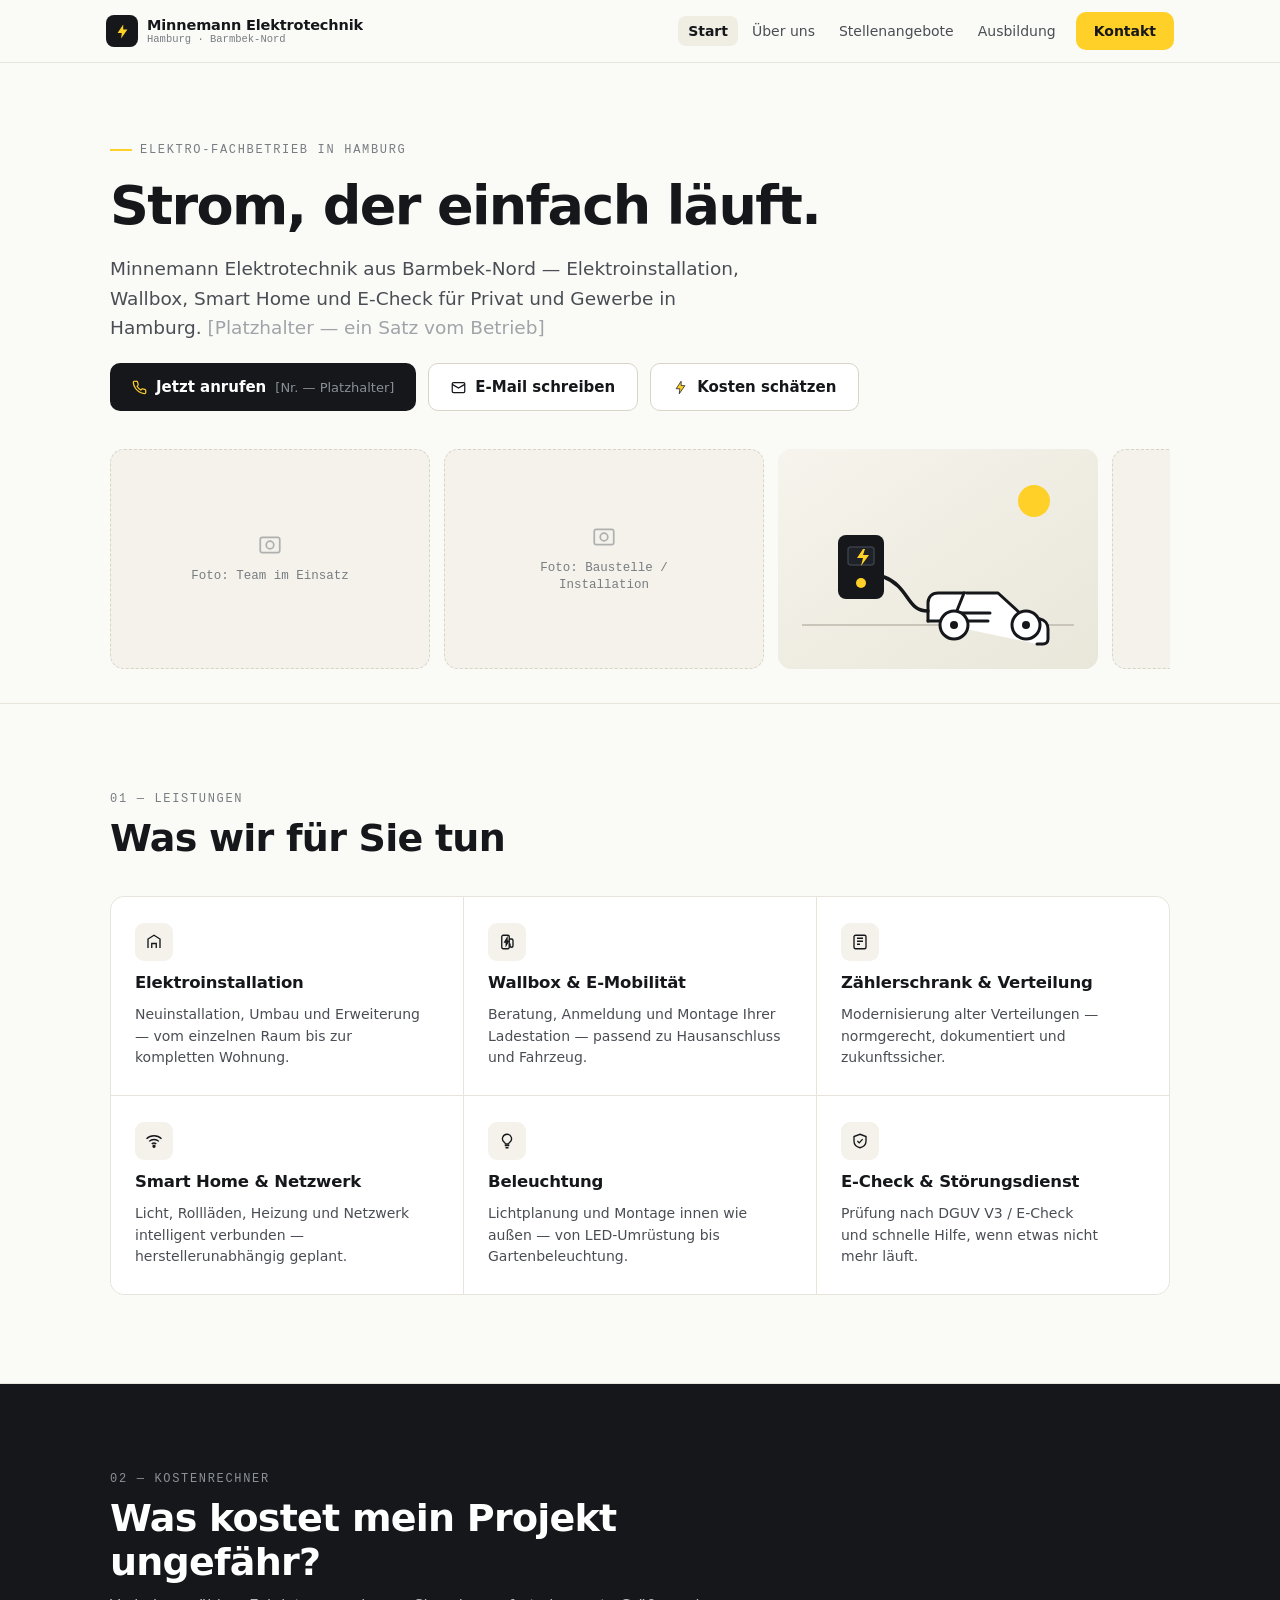
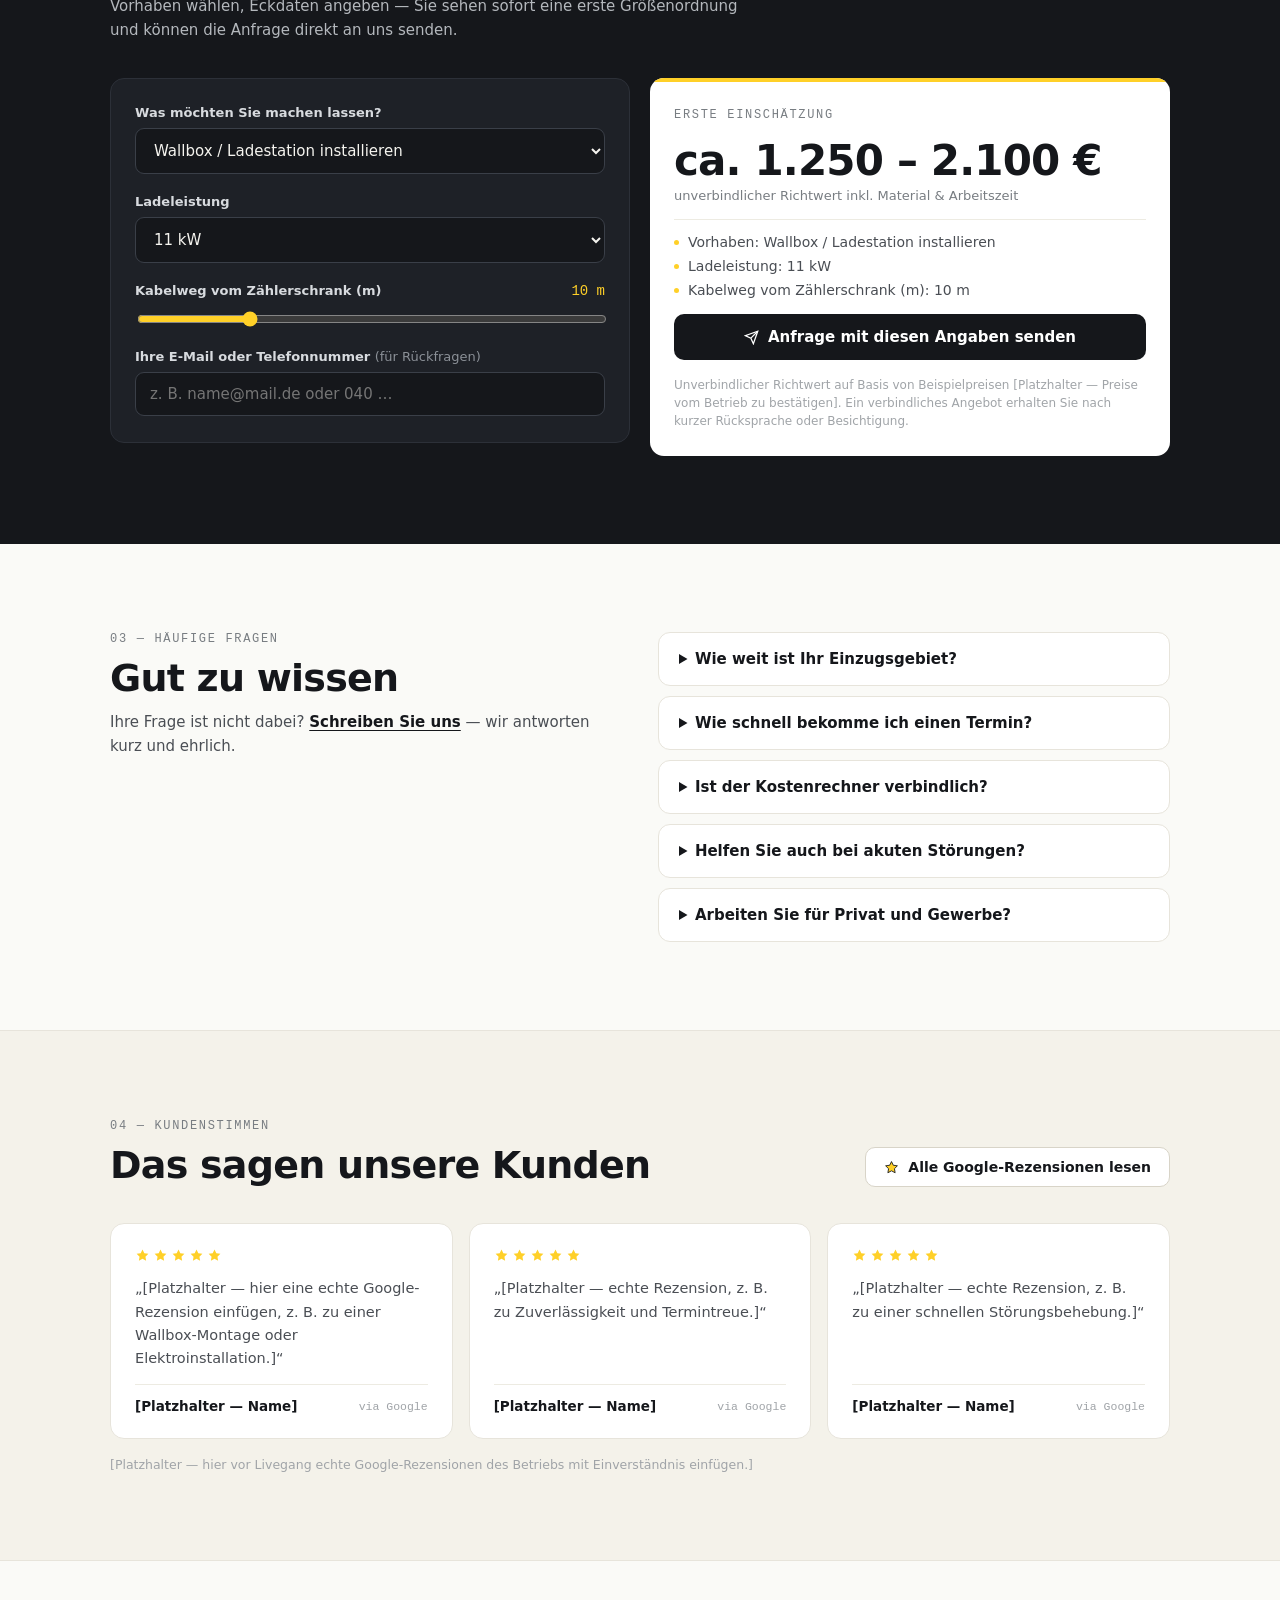
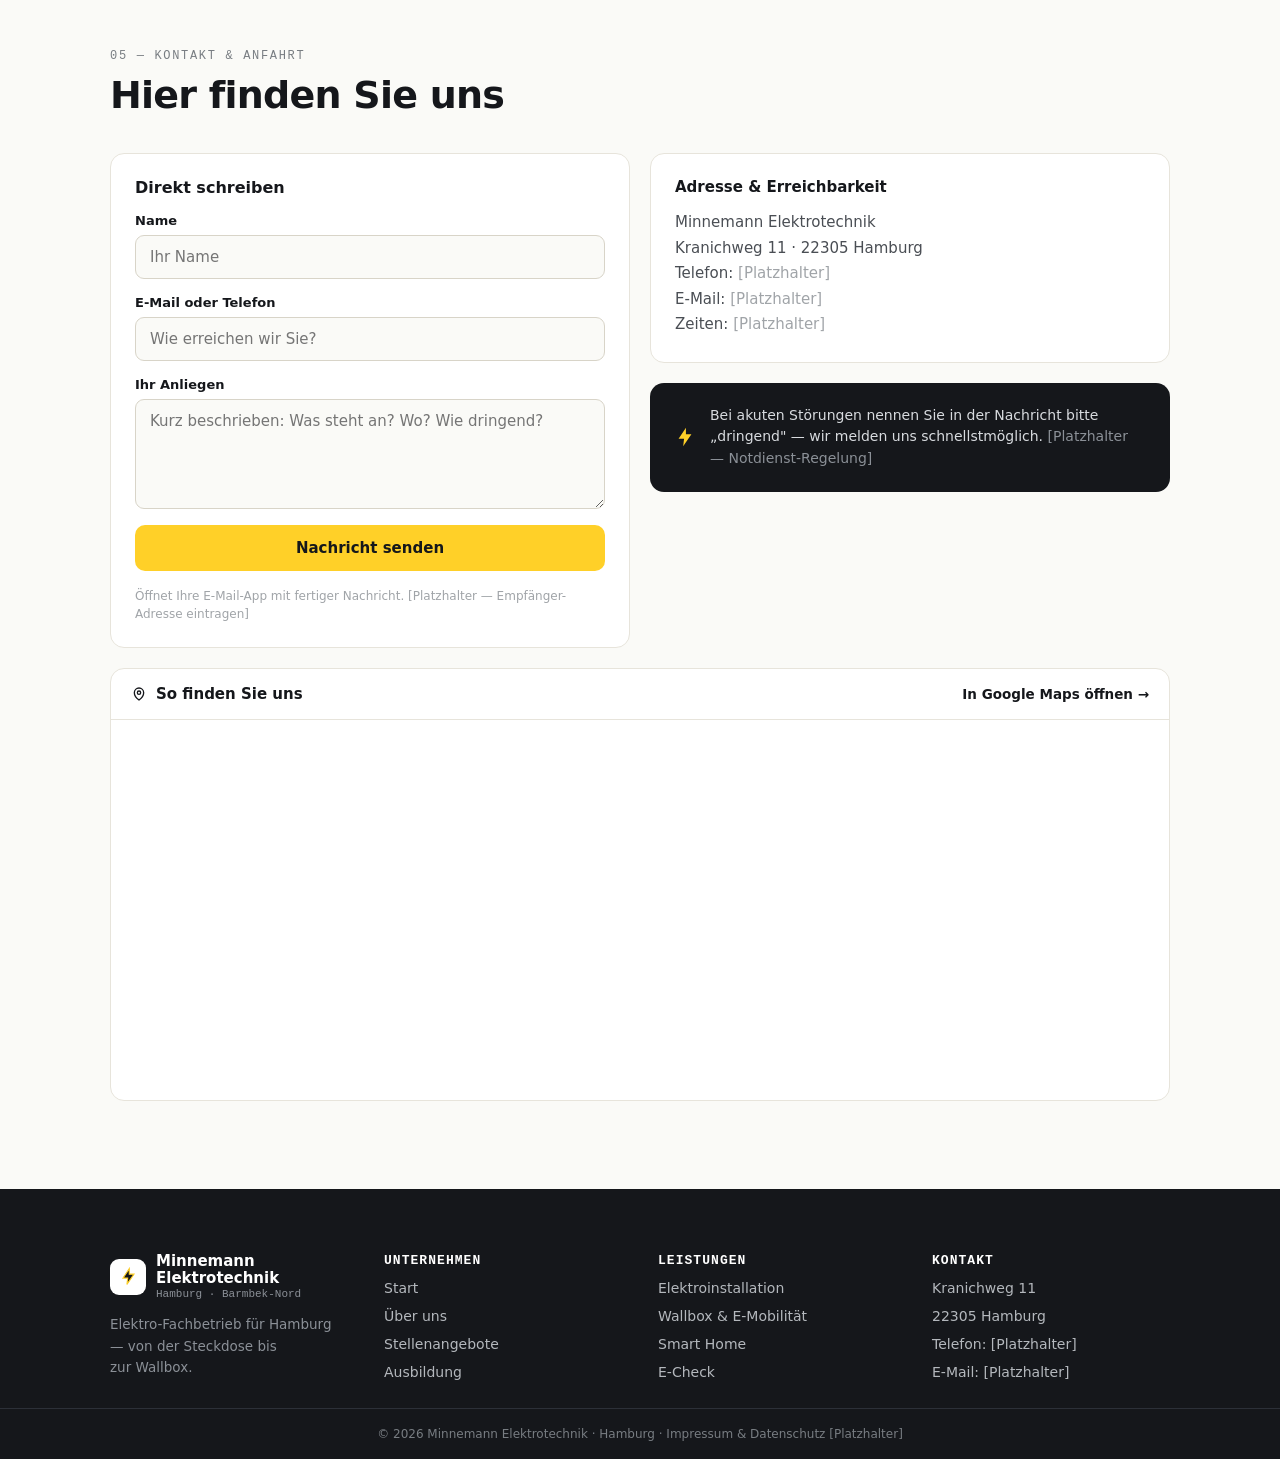
==== prototypes/minnemann-elektrotechnik/index.html @ d8790162 "feat(prototyp): lokaler One-Pager-Ordner + Index (Minnemann) - prototypes/<slug>/index.html Konventi" ====
<!DOCTYPE html>
<html lang="de">
<head>
<meta charset="utf-8">
<meta name="viewport" content="width=device-width, initial-scale=1">
<title>Minnemann Elektrotechnik — Elektro-Fachbetrieb in Hamburg</title>
<meta name="description" content="Minnemann Elektrotechnik aus Barmbek-Nord — Elektroinstallation, Wallbox, Smart Home und E-Check für Privat und Gewerbe in Hamburg.">
<style>
  :root{
    --bg:#FAFAF7; --ink:#15171B; --ink-2:#4A4E54; --muted:#787D82; --faint:#A0A4A8;
    --accent:#FFD028; --hair:#E7E4DB; --hair-2:#D8D4C8; --panel:#F4F2EA; --dark:#15171B;
    --mono:ui-monospace,Menlo,monospace;
  }
  *{box-sizing:border-box}
  html{scroll-behavior:smooth}
  body{margin:0;background:var(--bg);color:var(--ink);
    font-family:system-ui,-apple-system,"Segoe UI",Roboto,sans-serif;-webkit-font-smoothing:antialiased;overflow-x:hidden}
  a{color:var(--ink);text-decoration:none}
  a.plain:hover{color:#946F00}
  input,select,textarea,button{font-family:inherit}
  input:focus,select:focus,textarea:focus{outline:2px solid var(--ink);outline-offset:1px}
  img{max-width:100%}
  .app{max-width:100vw;overflow-x:clip;display:flex;flex-direction:column;min-height:100vh}
  .wrap{max-width:1100px;margin:0 auto;padding:0 20px}
  .sec{padding:clamp(48px,7vw,88px) 20px}
  .eyebrow{font-family:var(--mono);font-size:12px;letter-spacing:.14em;text-transform:uppercase;color:var(--muted);display:flex;align-items:center;gap:8px}
  .eyebrow .bar{width:22px;height:2px;background:var(--accent);display:inline-block}
  h1{margin:0;font-size:clamp(32px,5.5vw,54px);line-height:1.06;letter-spacing:-.03em;font-weight:700;text-wrap:balance}
  h2{margin:0;font-size:clamp(26px,4vw,38px);letter-spacing:-.02em;font-weight:700}
  .lead{margin:0;font-size:clamp(16px,2vw,18.5px);line-height:1.6;color:var(--ink-2);max-width:56ch;text-wrap:pretty}
  .ph{font-style:normal;color:var(--faint)}

  /* Header */
  header{position:sticky;top:0;z-index:50;background:rgba(250,250,247,.92);backdrop-filter:blur(8px);border-bottom:1px solid var(--hair)}
  .headbar{max-width:1100px;margin:0 auto;padding:12px 16px;display:flex;flex-wrap:wrap;align-items:center;justify-content:space-between;gap:10px 12px}
  .brand{display:flex;align-items:center;gap:9px;min-width:0;flex:1 1 auto}
  .brand .logo{width:32px;height:32px;flex:none;border-radius:8px;background:var(--dark);display:grid;place-items:center}
  .brand strong{font-size:14.5px;letter-spacing:-.01em;overflow:hidden;text-overflow:ellipsis}
  .brand .sub{font-size:10.5px;color:var(--muted);font-family:var(--mono)}
  nav.mainnav{display:flex;flex-wrap:wrap;align-items:center;gap:6px 4px;font-size:14px;min-width:0}
  .navlink{color:var(--ink-2);font-weight:400;padding:7px 10px;border-radius:8px;background:transparent;white-space:nowrap}
  .navlink:hover{color:var(--ink)}
  .navlink.is-active{color:var(--ink);font-weight:600;background:#F0EDE3}

  /* Buttons */
  .btn{display:inline-flex;align-items:center;gap:9px;font-weight:600;font-size:15px;padding:14px 22px;border-radius:10px;cursor:pointer;border:none;white-space:nowrap;text-align:center;justify-content:center}
  .btn.sm{font-size:14px;padding:11px 18px}
  .btn-dark{background:var(--dark);color:#fff}
  .btn-dark:hover{background:#2A2E35;color:#fff}
  .btn-outline{border:1.5px solid var(--hair-2);background:#fff;color:var(--ink)}
  .btn-outline:hover{border-color:var(--ink)}
  .btn-outline-fill{background:none;border:1.5px solid var(--hair-2);color:var(--ink);font-size:14px;padding:10px 16px}
  .btn-outline-fill:hover{border-color:var(--ink);background:var(--ink);color:#fff}
  .btn-accent{background:var(--accent);color:var(--ink)}
  .btn-accent:hover{background:var(--dark);color:#fff}
  .btn-accent-light{background:var(--accent);color:var(--ink)}
  .btn-accent-light:hover{background:#fff;color:var(--ink)}
  .btn-ghost-dark{border:1.5px solid #3A3F48;color:#F5F4EF;background:none}
  .btn-ghost-dark:hover{border-color:#fff;color:#fff}
  .btn svg{flex:none}

  /* Image placeholders */
  .imgslot{width:100%;height:100%;background:var(--panel);border:1px dashed var(--hair-2);border-radius:14px;
    display:flex;flex-direction:column;align-items:center;justify-content:center;gap:10px;padding:16px;text-align:center;color:var(--muted)}
  .imgslot svg{opacity:.55}
  .imgslot span{font-size:12.5px;font-family:var(--mono);line-height:1.4;max-width:24ch}

  /* Cards / grids */
  .grid-svc{display:grid;grid-template-columns:1fr;gap:1px;background:var(--hair);border:1px solid var(--hair);border-radius:14px;overflow:hidden}
  @media(min-width:560px){.grid-svc{grid-template-columns:1fr 1fr}}
  @media(min-width:900px){.grid-svc{grid-template-columns:1fr 1fr 1fr}}
  .svc-card{background:#fff;padding:26px 24px;display:flex;flex-direction:column;gap:12px}
  .svc-card:hover{background:#FDFCF8}
  .svc-card .ic{width:38px;height:38px;border-radius:9px;background:var(--panel);display:grid;place-items:center;color:var(--ink)}
  .card{background:#fff;border:1px solid var(--hair);border-radius:14px;padding:24px}
  .divider{border-bottom:1px solid var(--hair)}
  .scroll-mt{scroll-margin-top:70px}

  details{background:#fff;border:1px solid var(--hair);border-radius:12px;padding:0 20px}
  details summary{cursor:pointer;font-weight:600;font-size:15px;padding:17px 0;list-style-position:inside}
  details p{margin:0;padding:0 0 18px;font-size:14.5px;line-height:1.6;color:var(--ink-2);text-wrap:pretty}

  .page[hidden]{display:none}
  .reel{display:flex;gap:14px;overflow-x:auto;padding:18px 0 34px;scroll-snap-type:x mandatory;-webkit-overflow-scrolling:touch}
  .reel > div{flex:none;width:min(320px,78vw);height:220px;scroll-snap-align:start}

  /* Footer */
  footer{background:var(--dark);color:#B4B8BD}
  .footgrid{max-width:1100px;margin:0 auto;padding:clamp(40px,6vw,64px) 20px 28px;display:grid;grid-template-columns:repeat(auto-fit,minmax(min(220px,100%),1fr));gap:36px}
  .flink{color:#B4B8BD;font-size:14px}
  .flink:hover{color:#fff}
  .footcol strong.head{color:#fff;font-size:13px;letter-spacing:.08em;text-transform:uppercase;font-family:var(--mono)}
  .footbottom{border-top:1px solid #2C3038;padding:18px 20px;text-align:center;font-size:12px;color:#787D82}

  select.field,input.field,textarea.field{width:100%;border-radius:9px;font-size:15px}
  .field-light{border:1px solid var(--hair-2);background:var(--bg);padding:12px 14px}
  .field-dark{background:var(--dark);color:#F5F4EF;border:1px solid #3A3F48;padding:12px 14px}
</style>
</head>
<body>
<div class="app">

  <!-- ============ HEADER ============ -->
  <header>
    <div class="headbar">
      <a href="#/start" class="brand">
        <span class="logo"><svg width="17" height="17" viewBox="0 0 24 24" fill="none"><path d="M13 2 5 14h6l-1 8 9-13h-6l0-7z" fill="var(--accent)"/></svg></span>
        <span style="display:flex;flex-direction:column;line-height:1.15;min-width:0">
          <strong>Minnemann Elektrotechnik</strong>
          <span class="sub">Hamburg · Barmbek-Nord</span>
        </span>
      </a>
      <nav class="mainnav" id="mainnav">
        <a class="navlink" data-page="start" href="#/start">Start</a>
        <a class="navlink" data-page="ueber" href="#/ueber-uns">Über uns</a>
        <a class="navlink" data-page="jobs" href="#/jobs">Stellenangebote</a>
        <a class="navlink" data-page="azubi" href="#/ausbildung">Ausbildung</a>
        <a class="btn btn-accent sm" id="nav-kontakt" href="#/start" style="margin-left:6px">Kontakt</a>
      </nav>
    </div>
  </header>

  <div style="flex:1">

  <!-- ================= SEITE: START ================= -->
  <section class="page" id="page-start">

    <!-- Hero -->
    <div class="divider">
      <div class="wrap" style="padding-top:clamp(44px,7vw,80px);display:flex;flex-direction:column;gap:20px">
        <span class="eyebrow"><span class="bar"></span>Elektro-Fachbetrieb in Hamburg</span>
        <h1 style="max-width:20ch">Strom, der einfach läuft.</h1>
        <p class="lead">Minnemann Elektrotechnik aus Barmbek-Nord — Elektroinstallation, Wallbox, Smart Home und E-Check für Privat und Gewerbe in Hamburg. <em class="ph">[Platzhalter — ein Satz vom Betrieb]</em></p>
        <div style="display:flex;flex-wrap:wrap;gap:12px">
          <a href="tel:+49PLATZHALTER" class="btn btn-dark">
            <svg width="15" height="15" viewBox="0 0 24 24" fill="none" stroke="var(--accent)" stroke-width="2"><path d="M22 16.9v3a2 2 0 0 1-2.2 2 19.8 19.8 0 0 1-8.6-3.1 19.5 19.5 0 0 1-6-6A19.8 19.8 0 0 1 2.1 4.2 2 2 0 0 1 4.1 2h3a2 2 0 0 1 2 1.7c.1 1 .4 2 .7 2.9a2 2 0 0 1-.4 2.1L8.1 10a16 16 0 0 0 6 6l1.3-1.3a2 2 0 0 1 2.1-.4c.9.3 1.9.6 2.9.7a2 2 0 0 1 1.6 2z"/></svg>
            Jetzt anrufen <span style="font-weight:400;color:#8B9097;font-size:13px">[Nr. — Platzhalter]</span>
          </a>
          <a href="#kontakt" class="btn btn-outline">
            <svg width="15" height="15" viewBox="0 0 24 24" fill="none" stroke="currentColor" stroke-width="2"><rect x="2" y="4" width="20" height="16" rx="2"/><path d="m2 7 10 6L22 7"/></svg>
            E-Mail schreiben
          </a>
          <a href="#rechner" class="btn btn-outline">
            <svg width="15" height="15" viewBox="0 0 24 24" fill="none"><path d="M13 2 5 14h6l-1 8 9-13h-6l0-7z" fill="var(--accent)" stroke="#15171B" stroke-width="1.2"/></svg>
            Kosten schätzen
          </a>
        </div>
        <div class="reel">
          <div><div class="imgslot"><svg width="26" height="26" viewBox="0 0 24 24" fill="none" stroke="currentColor" stroke-width="1.6"><rect x="3" y="5" width="18" height="14" rx="2"/><circle cx="12" cy="12" r="3.5"/></svg><span>Foto: Team im Einsatz</span></div></div>
          <div><div class="imgslot"><svg width="26" height="26" viewBox="0 0 24 24" fill="none" stroke="currentColor" stroke-width="1.6"><rect x="3" y="5" width="18" height="14" rx="2"/><circle cx="12" cy="12" r="3.5"/></svg><span>Foto: Baustelle / Installation</span></div></div>
          <div><div style="width:100%;height:100%;border-radius:14px;overflow:hidden;background:linear-gradient(160deg,#F4F2EA,#EBE8DD)">
            <svg viewBox="0 0 320 220" width="100%" height="100%" preserveAspectRatio="xMidYMid slice" fill="none" xmlns="http://www.w3.org/2000/svg">
              <rect width="320" height="220" fill="url(#g1)"/>
              <defs><linearGradient id="g1" x1="0" y1="0" x2="1" y2="1"><stop offset="0" stop-color="#F6F4EC"/><stop offset="1" stop-color="#E9E6DA"/></linearGradient></defs>
              <line x1="24" y1="176" x2="296" y2="176" stroke="#C9C5B8" stroke-width="2"/>
              <!-- Auto -->
              <g stroke="#15171B" stroke-width="3" stroke-linejoin="round" stroke-linecap="round" fill="#FFFFFF">
                <path d="M150 172v-18c0-6 4-10 10-10h60l24 22 18 4c5 1 8 5 8 10v10c0 3-2 5-5 5h-6"/>
                <path d="M150 172h60"/>
                <path d="M186 144l-8 20h34"/>
              </g>
              <circle cx="176" cy="176" r="14" fill="#FFFFFF" stroke="#15171B" stroke-width="3"/>
              <circle cx="176" cy="176" r="4" fill="#15171B"/>
              <circle cx="248" cy="176" r="14" fill="#FFFFFF" stroke="#15171B" stroke-width="3"/>
              <circle cx="248" cy="176" r="4" fill="#15171B"/>
              <!-- Wallbox -->
              <rect x="60" y="86" width="46" height="64" rx="8" fill="#15171B"/>
              <rect x="70" y="98" width="26" height="18" rx="3" fill="#1E2127" stroke="#3A3F48" stroke-width="1.5"/>
              <path d="M85 100l-6 9h6l-2 8 8-11h-6l2-6z" fill="#FFD028"/>
              <circle cx="83" cy="134" r="5" fill="#FFD028"/>
              <!-- Kabel -->
              <path d="M106 128c26 10 22 34 44 34" stroke="#15171B" stroke-width="3.5" fill="none" stroke-linecap="round"/>
              <!-- Sonne/Akzent -->
              <circle cx="256" cy="52" r="16" fill="#FFD028"/>
            </svg>
          </div></div>
          <div><div class="imgslot"><svg width="26" height="26" viewBox="0 0 24 24" fill="none" stroke="currentColor" stroke-width="1.6"><rect x="3" y="5" width="18" height="14" rx="2"/><circle cx="12" cy="12" r="3.5"/></svg><span>Foto: Zählerschrank</span></div></div>
          <div><div class="imgslot"><svg width="26" height="26" viewBox="0 0 24 24" fill="none" stroke="currentColor" stroke-width="1.6"><rect x="3" y="5" width="18" height="14" rx="2"/><circle cx="12" cy="12" r="3.5"/></svg><span>Foto: Werkstatt / Fahrzeug</span></div></div>
        </div>
      </div>
    </div>

    <!-- Leistungen -->
    <div id="leistungen" class="divider scroll-mt">
      <div class="wrap sec" style="padding-left:20px;padding-right:20px">
        <div style="display:flex;flex-direction:column;gap:10px;margin-bottom:36px">
          <span style="font-family:var(--mono);font-size:12px;letter-spacing:.14em;text-transform:uppercase;color:var(--muted)">01 — Leistungen</span>
          <h2>Was wir für Sie tun</h2>
        </div>
        <div class="grid-svc" id="grid-services"></div>
      </div>
    </div>

    <!-- Kostenrechner -->
    <div id="rechner" class="scroll-mt" style="background:var(--dark);color:#F5F4EF">
      <div class="wrap sec">
        <div style="display:flex;flex-direction:column;gap:10px;margin-bottom:36px;max-width:640px">
          <span style="font-family:var(--mono);font-size:12px;letter-spacing:.14em;text-transform:uppercase;color:#8B9097">02 — Kostenrechner</span>
          <h2 style="color:#fff">Was kostet mein Projekt ungefähr?</h2>
          <p style="margin:0;font-size:15px;line-height:1.6;color:#B4B8BD;text-wrap:pretty">Vorhaben wählen, Eckdaten angeben — Sie sehen sofort eine erste Größenordnung und können die Anfrage direkt an uns senden.</p>
        </div>
        <div style="display:grid;grid-template-columns:repeat(auto-fit,minmax(min(320px,100%),1fr));gap:20px;align-items:start">
          <!-- Eingaben -->
          <div style="background:#1E2127;border:1px solid #2C3038;border-radius:14px;padding:26px 24px;display:flex;flex-direction:column;gap:20px">
            <label style="display:flex;flex-direction:column;gap:8px">
              <span style="font-size:13px;font-weight:600;color:#D8DBDF">Was möchten Sie machen lassen?</span>
              <select id="calc-topic" class="field field-dark"></select>
            </label>
            <label id="calc-opt-wrap" style="display:none;flex-direction:column;gap:8px">
              <span id="calc-opt-label" style="font-size:13px;font-weight:600;color:#D8DBDF"></span>
              <select id="calc-opt" class="field field-dark"></select>
            </label>
            <label style="display:flex;flex-direction:column;gap:10px">
              <span style="display:flex;justify-content:space-between;align-items:baseline;gap:12px">
                <span id="calc-qty-label" style="font-size:13px;font-weight:600;color:#D8DBDF"></span>
                <span id="calc-qty-display" style="font-family:var(--mono);font-size:14px;color:var(--accent)"></span>
              </span>
              <input id="calc-qty" type="range" style="width:100%;accent-color:var(--accent)"/>
            </label>
            <label style="display:flex;flex-direction:column;gap:8px">
              <span style="font-size:13px;font-weight:600;color:#D8DBDF">Ihre E-Mail oder Telefonnummer <span style="font-weight:400;color:#8B9097">(für Rückfragen)</span></span>
              <input id="calc-contact" type="text" class="field field-dark" placeholder="z. B. name@mail.de oder 040 …"/>
            </label>
          </div>
          <!-- Ergebnis -->
          <div style="background:#fff;color:var(--ink);border-radius:14px;padding:26px 24px;display:flex;flex-direction:column;gap:16px;position:relative;overflow:hidden">
            <span style="position:absolute;top:0;left:0;right:0;height:4px;background:var(--accent)"></span>
            <span style="font-family:var(--mono);font-size:12px;letter-spacing:.14em;text-transform:uppercase;color:var(--muted);margin-top:4px">Erste Einschätzung</span>
            <div style="display:flex;flex-direction:column;gap:4px">
              <strong id="calc-estimate" style="font-size:clamp(30px,4.5vw,42px);letter-spacing:-.02em;line-height:1.1"></strong>
              <span style="font-size:13px;color:var(--muted)">unverbindlicher Richtwert inkl. Material &amp; Arbeitszeit</span>
            </div>
            <ul id="calc-summary" style="margin:0;padding:0;list-style:none;display:flex;flex-direction:column;gap:8px;font-size:14px;color:var(--ink-2);border-top:1px solid #EDEBE2;padding-top:14px"></ul>
            <button id="calc-send" class="btn btn-dark" style="justify-content:center">
              <svg width="15" height="15" viewBox="0 0 24 24" fill="none" stroke="currentColor" stroke-width="2"><path d="M22 2 11 13"/><path d="M22 2 15 22l-4-9-9-4 20-7z"/></svg>
              Anfrage mit diesen Angaben senden
            </button>
            <p style="margin:0;font-size:12px;line-height:1.5;color:var(--faint);text-wrap:pretty">Unverbindlicher Richtwert auf Basis von Beispielpreisen <em class="ph" style="color:inherit">[Platzhalter — Preise vom Betrieb zu bestätigen]</em>. Ein verbindliches Angebot erhalten Sie nach kurzer Rücksprache oder Besichtigung.</p>
          </div>
        </div>
      </div>
    </div>

    <!-- FAQ -->
    <div id="faq" class="divider scroll-mt">
      <div class="wrap sec" style="display:grid;grid-template-columns:repeat(auto-fit,minmax(min(300px,100%),1fr));gap:36px;align-items:start">
        <div style="display:flex;flex-direction:column;gap:10px">
          <span style="font-family:var(--mono);font-size:12px;letter-spacing:.14em;text-transform:uppercase;color:var(--muted)">03 — Häufige Fragen</span>
          <h2>Gut zu wissen</h2>
          <p style="margin:0;font-size:15px;line-height:1.6;color:var(--ink-2);text-wrap:pretty">Ihre Frage ist nicht dabei? <a href="#kontakt" class="plain" style="font-weight:600;text-decoration:underline;text-underline-offset:3px">Schreiben Sie uns</a> — wir antworten kurz und ehrlich.</p>
        </div>
        <div id="faq-list" style="display:flex;flex-direction:column;gap:10px"></div>
      </div>
    </div>

    <!-- Bewertungen -->
    <div id="stimmen" class="divider scroll-mt" style="background:var(--panel)">
      <div class="wrap sec">
        <div style="display:flex;flex-wrap:wrap;align-items:flex-end;justify-content:space-between;gap:16px;margin-bottom:36px">
          <div style="display:flex;flex-direction:column;gap:10px">
            <span style="font-family:var(--mono);font-size:12px;letter-spacing:.14em;text-transform:uppercase;color:var(--muted)">04 — Kundenstimmen</span>
            <h2>Das sagen unsere Kunden</h2>
          </div>
          <a href="https://www.google.com/maps/search/?api=1&query=Minnemann+Elektrotechnik+Kranichweg+11%2C+22305+Hamburg" target="_blank" rel="noopener" class="btn btn-outline sm">
            <svg width="15" height="15" viewBox="0 0 24 24" fill="var(--accent)" stroke="#15171B" stroke-width="1.4"><path d="M12 2.5l2.9 5.9 6.5.9-4.7 4.6 1.1 6.5L12 17.3l-5.8 3.1 1.1-6.5L2.6 9.3l6.5-.9L12 2.5z"/></svg>
            Alle Google-Rezensionen lesen
          </a>
        </div>
        <div id="reviews-list" style="display:grid;grid-template-columns:repeat(auto-fit,minmax(min(280px,100%),1fr));gap:16px"></div>
        <p style="margin:18px 0 0;font-size:12.5px;color:var(--faint);text-wrap:pretty">[Platzhalter — hier vor Livegang echte Google-Rezensionen des Betriebs mit Einverständnis einfügen.]</p>
      </div>
    </div>

    <!-- Kontakt -->
    <div id="kontakt" class="scroll-mt">
      <div class="wrap sec">
        <div style="display:flex;flex-direction:column;gap:10px;margin-bottom:36px">
          <span style="font-family:var(--mono);font-size:12px;letter-spacing:.14em;text-transform:uppercase;color:var(--muted)">05 — Kontakt &amp; Anfahrt</span>
          <h2>Hier finden Sie uns</h2>
        </div>
        <div style="display:grid;grid-template-columns:repeat(auto-fit,minmax(min(300px,100%),1fr));gap:20px;align-items:start;margin-bottom:20px">
          <form id="contact-form" class="card" style="display:flex;flex-direction:column;gap:16px">
            <strong style="font-size:16px">Direkt schreiben</strong>
            <label style="display:flex;flex-direction:column;gap:7px">
              <span style="font-size:13px;font-weight:600">Name</span>
              <input id="f-name" type="text" class="field field-light" placeholder="Ihr Name"/>
            </label>
            <label style="display:flex;flex-direction:column;gap:7px">
              <span style="font-size:13px;font-weight:600">E-Mail oder Telefon</span>
              <input id="f-contact" type="text" class="field field-light" placeholder="Wie erreichen wir Sie?"/>
            </label>
            <label style="display:flex;flex-direction:column;gap:7px">
              <span style="font-size:13px;font-weight:600">Ihr Anliegen</span>
              <textarea id="f-msg" rows="4" class="field field-light" placeholder="Kurz beschrieben: Was steht an? Wo? Wie dringend?" style="resize:vertical;min-height:110px"></textarea>
            </label>
            <button type="submit" class="btn btn-accent" style="font-weight:700">Nachricht senden</button>
            <p style="margin:0;font-size:12px;line-height:1.5;color:var(--faint)">Öffnet Ihre E-Mail-App mit fertiger Nachricht. <em class="ph" style="color:inherit">[Platzhalter — Empfänger-Adresse eintragen]</em></p>
          </form>
          <div style="display:flex;flex-direction:column;gap:20px">
            <div class="card" style="display:flex;flex-direction:column;gap:14px">
              <strong style="font-size:15px">Adresse &amp; Erreichbarkeit</strong>
              <p style="margin:0;font-size:15px;line-height:1.7;color:var(--ink-2)">Minnemann Elektrotechnik<br/>Kranichweg 11 · 22305 Hamburg<br/>Telefon: <em class="ph">[Platzhalter]</em><br/>E-Mail: <em class="ph">[Platzhalter]</em><br/>Zeiten: <em class="ph">[Platzhalter]</em></p>
            </div>
            <div style="background:var(--dark);color:#F5F4EF;border-radius:14px;padding:22px 24px;display:flex;gap:14px;align-items:center">
              <svg width="22" height="22" viewBox="0 0 24 24" fill="none" style="flex:none"><path d="M13 2 5 14h6l-1 8 9-13h-6l0-7z" fill="var(--accent)"/></svg>
              <p style="margin:0;font-size:14px;line-height:1.55;color:#D8DBDF">Bei akuten Störungen nennen Sie in der Nachricht bitte „dringend" — wir melden uns schnellstmöglich. <em class="ph" style="color:#8B9097">[Platzhalter — Notdienst-Regelung]</em></p>
            </div>
          </div>
        </div>
        <div style="border:1px solid var(--hair);border-radius:14px;overflow:hidden;background:#fff">
          <div style="display:flex;flex-wrap:wrap;align-items:center;justify-content:space-between;gap:10px;padding:16px 20px;border-bottom:1px solid var(--hair)">
            <strong style="font-size:15px;display:flex;align-items:center;gap:9px">
              <svg width="16" height="16" viewBox="0 0 24 24" fill="none" stroke="currentColor" stroke-width="2"><path d="M12 21s-7-5.1-7-11a7 7 0 1 1 14 0c0 5.9-7 11-7 11z"/><circle cx="12" cy="10" r="2.5"/></svg>
              So finden Sie uns
            </strong>
            <a href="https://www.google.com/maps/search/?api=1&query=Minnemann+Elektrotechnik+Kranichweg+11%2C+22305+Hamburg" target="_blank" rel="noopener" class="plain" style="font-weight:600;font-size:13.5px">In Google Maps öffnen →</a>
          </div>
          <iframe title="Karte: Minnemann Elektrotechnik, Kranichweg 11, 22305 Hamburg" src="https://maps.google.com/maps?q=Minnemann%20Elektrotechnik%2C%20Kranichweg%2011%2C%2022305%20Hamburg&z=15&output=embed" width="100%" height="380" style="border:0;display:block" loading="lazy" referrerpolicy="no-referrer-when-downgrade" allowfullscreen></iframe>
        </div>
      </div>
    </div>
  </section>

  <!-- ================= SEITE: ÜBER UNS ================= -->
  <section class="page" id="page-ueber" hidden>
    <div class="divider">
      <div class="wrap" style="padding-top:clamp(44px,7vw,80px);padding-bottom:clamp(44px,7vw,80px);display:grid;grid-template-columns:repeat(auto-fit,minmax(min(300px,100%),1fr));gap:40px;align-items:center">
        <div style="display:flex;flex-direction:column;gap:18px">
          <span class="eyebrow"><span class="bar"></span>Über uns</span>
          <h1>Wer hinter Minnemann steckt</h1>
          <p style="margin:0;font-size:16px;line-height:1.65;color:var(--ink-2);text-wrap:pretty">Ein Elektro-Fachbetrieb aus dem Kranichweg in Barmbek-Nord — für Privat- und Gewerbekunden in Hamburg. <em class="ph">[Platzhalter — Geschichte des Betriebs: Gründung, Inhaber:in, Werdegang.]</em></p>
        </div>
        <div style="height:340px"><div class="imgslot"><svg width="26" height="26" viewBox="0 0 24 24" fill="none" stroke="currentColor" stroke-width="1.6"><rect x="3" y="5" width="18" height="14" rx="2"/><circle cx="12" cy="12" r="3.5"/></svg><span>Foto: Team / Inhaber:in</span></div></div>
      </div>
    </div>
    <div class="divider" style="background:var(--panel)">
      <div class="wrap sec">
        <h2 style="margin-bottom:32px">Fakten statt Floskeln</h2>
        <div id="facts-list" style="display:grid;grid-template-columns:repeat(auto-fit,minmax(min(220px,100%),1fr));gap:16px"></div>
        <p style="margin:16px 0 0;font-size:12.5px;color:var(--faint)">[Platzhalter — echte Zahlen des Betriebs eintragen; keine Angaben erfinden.]</p>
      </div>
    </div>
    <div class="divider">
      <div class="wrap sec">
        <h2 style="margin-bottom:12px">Wie wir arbeiten</h2>
        <p style="margin:0 0 32px;font-size:15px;color:var(--ink-2);max-width:56ch;line-height:1.6;text-wrap:pretty">Kultur ist bei uns kein Poster an der Wand — so läuft ein Auftrag bei Minnemann:</p>
        <div id="culture-list" style="display:grid;grid-template-columns:repeat(auto-fit,minmax(min(250px,100%),1fr));gap:16px"></div>
        <div style="margin-top:36px;background:var(--dark);color:#F5F4EF;border-radius:14px;padding:28px 26px;display:flex;flex-wrap:wrap;align-items:center;justify-content:space-between;gap:16px">
          <p style="margin:0;font-size:16px;font-weight:600;color:#fff">Lust, Teil davon zu werden?</p>
          <div style="display:flex;flex-wrap:wrap;gap:10px">
            <a href="#/jobs" class="btn btn-accent-light sm">Stellenangebote →</a>
            <a href="#/ausbildung" class="btn btn-ghost-dark sm">Ausbildung →</a>
          </div>
        </div>
      </div>
    </div>
  </section>

  <!-- ================= SEITE: STELLENANGEBOTE ================= -->
  <section class="page" id="page-jobs" hidden>
    <div class="divider">
      <div class="wrap" style="padding-top:clamp(44px,7vw,80px);padding-bottom:clamp(44px,7vw,80px);display:grid;grid-template-columns:repeat(auto-fit,minmax(min(300px,100%),1fr));gap:40px;align-items:center">
        <div style="display:flex;flex-direction:column;gap:18px">
          <span class="eyebrow"><span class="bar"></span>Stellenangebote</span>
          <h1>Arbeit, die man abends sieht.</h1>
          <p style="margin:0;font-size:16px;line-height:1.65;color:var(--ink-2);text-wrap:pretty">Echte Baustellen statt Fließband, kurze Wege statt Konzern. Wir suchen Menschen, die ihr Handwerk mögen.</p>
          <a href="#bewerben" class="btn btn-dark" style="align-self:flex-start">Direkt zur Bewerbung ↓</a>
        </div>
        <div style="height:360px"><div class="imgslot"><svg width="26" height="26" viewBox="0 0 24 24" fill="none" stroke="currentColor" stroke-width="1.6"><rect x="3" y="5" width="18" height="14" rx="2"/><circle cx="12" cy="12" r="3.5"/></svg><span>Foto: Mitarbeiter:in bei der Arbeit (fröhlich!)</span></div></div>
      </div>
    </div>
    <div class="divider" style="background:var(--panel)">
      <div class="wrap sec">
        <h2 style="margin-bottom:32px">Was wir bieten</h2>
        <div id="benefits-list" style="display:grid;grid-template-columns:repeat(auto-fit,minmax(min(250px,100%),1fr));gap:16px"></div>
        <p style="margin:16px 0 0;font-size:12.5px;color:var(--faint)">[Platzhalter — Konditionen vom Betrieb bestätigen lassen.]</p>
      </div>
    </div>
    <div id="bewerben" class="divider scroll-mt">
      <div class="wrap sec">
        <h2 style="margin-bottom:32px">Offene Stellen</h2>
        <div id="jobs-list" style="display:grid;grid-template-columns:repeat(auto-fit,minmax(min(300px,100%),1fr));gap:16px"></div>
        <div style="margin-top:36px;background:var(--dark);border-radius:16px;padding:clamp(32px,5vw,52px);display:flex;flex-direction:column;align-items:center;gap:16px;text-align:center">
          <h3 style="margin:0;font-size:clamp(22px,3.5vw,32px);letter-spacing:-.02em;font-weight:700;color:#fff;text-wrap:balance">Klingt gut? Dann los.</h3>
          <p style="margin:0;font-size:15px;color:#B4B8BD;max-width:46ch;line-height:1.6;text-wrap:pretty">Kein Anschreiben-Roman nötig — schreiben Sie uns, wer Sie sind und was Sie können.</p>
          <button id="apply-general" class="btn btn-accent-light" style="font-weight:700;font-size:16px;padding:16px 30px">Jetzt bewerben</button>
        </div>
      </div>
    </div>
  </section>

  <!-- ================= SEITE: AUSBILDUNG ================= -->
  <section class="page" id="page-azubi" hidden>
    <div class="divider" style="background:var(--dark);color:#F5F4EF">
      <div class="wrap" style="padding-top:clamp(52px,8vw,96px);padding-bottom:clamp(52px,8vw,96px);display:flex;flex-direction:column;gap:18px">
        <span class="eyebrow" style="color:#8B9097"><span class="bar"></span>Ausbildung 2026/27</span>
        <h1 style="color:#fff;max-width:24ch">Wir suchen Auszubildende, die Bock auf Handwerk haben.</h1>
        <p style="margin:0;font-size:16px;line-height:1.65;color:#B4B8BD;max-width:56ch;text-wrap:pretty">Elektroniker/in für Energie- und Gebäudetechnik — 3,5 Jahre, vom ersten Tag an auf echten Baustellen in Hamburg. <em class="ph" style="color:#8B9097">[Platzhalter — Ausbildungsstart &amp; Details]</em></p>
        <a href="#azubi-bewerben" class="btn btn-accent-light" style="align-self:flex-start;font-weight:700">Jetzt bewerben ↓</a>
      </div>
    </div>
    <div class="divider">
      <div class="wrap sec" style="display:grid;grid-template-columns:repeat(auto-fit,minmax(min(300px,100%),1fr));gap:20px;align-items:start">
        <div class="card" style="padding:28px 26px;display:flex;flex-direction:column;gap:18px">
          <h2 style="font-size:clamp(20px,3vw,26px)">Was du mitbringst</h2>
          <ul id="azubi-needs" style="margin:0;padding:0;list-style:none;display:flex;flex-direction:column;gap:12px;font-size:14.5px;color:var(--ink-2);line-height:1.55"></ul>
        </div>
        <div class="card" style="padding:28px 26px;display:flex;flex-direction:column;gap:18px">
          <h2 style="font-size:clamp(20px,3vw,26px)">Was wir einbringen</h2>
          <ul id="azubi-gives" style="margin:0;padding:0;list-style:none;display:flex;flex-direction:column;gap:12px;font-size:14.5px;color:var(--ink-2);line-height:1.55"></ul>
        </div>
      </div>
    </div>
    <div id="azubi-bewerben" class="divider scroll-mt">
      <div class="wrap sec">
        <div style="background:var(--panel);border:1px solid var(--hair);border-radius:16px;padding:clamp(32px,5vw,52px);display:flex;flex-direction:column;align-items:center;gap:16px;text-align:center">
          <h3 style="margin:0;font-size:clamp(22px,3.5vw,32px);letter-spacing:-.02em;font-weight:700;text-wrap:balance">Kein perfekter Lebenslauf nötig.</h3>
          <p style="margin:0;font-size:15px;color:var(--ink-2);max-width:48ch;line-height:1.6;text-wrap:pretty">Schreib uns drei Sätze: Wer bist du, warum Elektro, wann kannst du anfangen? Ein Schnuppertag geht auch. <em class="ph">[Platzhalter — Bewerbungsweg bestätigen]</em></p>
          <button id="apply-azubi" class="btn btn-dark" style="font-weight:700;font-size:16px;padding:16px 30px">Jetzt bewerben</button>
        </div>
      </div>
    </div>
  </section>

  </div><!-- /flex:1 -->

  <!-- ============ FOOTER ============ -->
  <footer>
    <div class="footgrid">
      <div class="footcol" style="display:flex;flex-direction:column;gap:14px">
        <span style="display:flex;align-items:center;gap:10px">
          <span style="width:36px;height:36px;flex:none;border-radius:9px;background:#fff;display:grid;place-items:center">
            <svg width="19" height="19" viewBox="0 0 24 24" fill="none"><path d="M13 2 5 14h6l-1 8 9-13h-6l0-7z" fill="#15171B" stroke="var(--accent)" stroke-width="1.4"/></svg>
          </span>
          <span style="display:flex;flex-direction:column;line-height:1.15">
            <strong style="color:#fff;font-size:15px">Minnemann Elektrotechnik</strong>
            <span style="font-size:11px;font-family:var(--mono);color:#8B9097">Hamburg · Barmbek-Nord</span>
          </span>
        </span>
        <p style="margin:0;font-size:13.5px;line-height:1.6;color:#8B9097;text-wrap:pretty">Elektro-Fachbetrieb für Hamburg — von der Steckdose bis zur Wallbox.</p>
      </div>
      <div class="footcol" style="display:flex;flex-direction:column;gap:12px">
        <strong class="head">Unternehmen</strong>
        <a href="#/start" class="flink">Start</a>
        <a href="#/ueber-uns" class="flink">Über uns</a>
        <a href="#/jobs" class="flink">Stellenangebote</a>
        <a href="#/ausbildung" class="flink">Ausbildung</a>
      </div>
      <div class="footcol" style="display:flex;flex-direction:column;gap:12px">
        <strong class="head">Leistungen</strong>
        <a href="#/start" class="flink">Elektroinstallation</a>
        <a href="#/start" class="flink">Wallbox &amp; E-Mobilität</a>
        <a href="#/start" class="flink">Smart Home</a>
        <a href="#/start" class="flink">E-Check</a>
      </div>
      <div class="footcol" style="display:flex;flex-direction:column;gap:12px">
        <strong class="head">Kontakt</strong>
        <span class="flink">Kranichweg 11</span>
        <span class="flink">22305 Hamburg</span>
        <span class="flink">Telefon: [Platzhalter]</span>
        <span class="flink">E-Mail: [Platzhalter]</span>
      </div>
    </div>
    <div class="footbottom">© <span id="year"></span> Minnemann Elektrotechnik · Hamburg · Impressum &amp; Datenschutz [Platzhalter]</div>
  </footer>

</div>

<script>
"use strict";
(function () {
  var ACCENT = "#FFD028";

  /* ---------------- Daten (1:1 aus der Design-Quelle) ---------------- */
  var svgWrench = '<svg width="18" height="18" viewBox="0 0 24 24" fill="none" stroke="currentColor" stroke-width="1.8"><path d="M4 20V8l8-5 8 5v12"/><path d="M9 20v-6h6v6"/></svg>';
  var services = [
    { title: "Elektroinstallation", desc: "Neuinstallation, Umbau und Erweiterung — vom einzelnen Raum bis zur kompletten Wohnung.", icon: '<svg width="18" height="18" viewBox="0 0 24 24" fill="none" stroke="currentColor" stroke-width="1.8"><path d="M4 20V8l8-5 8 5v12"/><path d="M9 20v-6h6v6"/></svg>' },
    { title: "Wallbox & E-Mobilität", desc: "Beratung, Anmeldung und Montage Ihrer Ladestation — passend zu Hausanschluss und Fahrzeug.", icon: '<svg width="18" height="18" viewBox="0 0 24 24" fill="none" stroke="currentColor" stroke-width="1.8"><rect x="5" y="3" width="10" height="18" rx="2"/><path d="M9 12l3-5v4h2l-3 5v-4H9z"/><path d="M15 8h3a2 2 0 0 1 2 2v7a2 2 0 1 1-4 0v-3"/></svg>' },
    { title: "Zählerschrank & Verteilung", desc: "Modernisierung alter Verteilungen — normgerecht, dokumentiert und zukunftssicher.", icon: '<svg width="18" height="18" viewBox="0 0 24 24" fill="none" stroke="currentColor" stroke-width="1.8"><rect x="4" y="3" width="16" height="18" rx="2"/><path d="M8 7h8M8 11h8M8 15h4"/></svg>' },
    { title: "Smart Home & Netzwerk", desc: "Licht, Rollläden, Heizung und Netzwerk intelligent verbunden — herstellerunabhängig geplant.", icon: '<svg width="18" height="18" viewBox="0 0 24 24" fill="none" stroke="currentColor" stroke-width="1.8"><path d="M2 9c5.5-5.3 14.5-5.3 20 0"/><path d="M5.5 12.5c3.6-3.4 9.4-3.4 13 0"/><path d="M9 16c1.7-1.6 4.3-1.6 6 0"/><circle cx="12" cy="19" r="1.3" fill="currentColor"/></svg>' },
    { title: "Beleuchtung", desc: "Lichtplanung und Montage innen wie außen — von LED-Umrüstung bis Gartenbeleuchtung.", icon: '<svg width="18" height="18" viewBox="0 0 24 24" fill="none" stroke="currentColor" stroke-width="1.8"><path d="M9 18h6M10 21h4"/><path d="M12 3a6 6 0 0 1 3.5 10.9c-.9.7-1.5 1.3-1.5 2.1h-4c0-.8-.6-1.4-1.5-2.1A6 6 0 0 1 12 3z"/></svg>' },
    { title: "E-Check & Störungsdienst", desc: "Prüfung nach DGUV V3 / E-Check und schnelle Hilfe, wenn etwas nicht mehr läuft.", icon: '<svg width="18" height="18" viewBox="0 0 24 24" fill="none" stroke="currentColor" stroke-width="1.8"><path d="M12 3l8 3v6c0 4.5-3.2 7.8-8 9-4.8-1.2-8-4.5-8-9V6l8-3z"/><path d="M8.5 12l2.5 2.5 4.5-5"/></svg>' }
  ];
  var faqs = [
    { q: "Wie weit ist Ihr Einzugsgebiet?", a: "Wir sitzen in Barmbek-Nord und sind in Hamburg und Umgebung unterwegs. [Platzhalter — genaues Einzugsgebiet bestätigen]" },
    { q: "Wie schnell bekomme ich einen Termin?", a: "[Platzhalter — typische Vorlaufzeit des Betriebs, z. B. für Kleinaufträge und größere Projekte.]" },
    { q: "Ist der Kostenrechner verbindlich?", a: "Nein — er zeigt eine erste Größenordnung auf Basis von Beispielwerten. Ein verbindliches Angebot erhalten Sie nach Rücksprache oder einer kurzen Besichtigung vor Ort." },
    { q: "Helfen Sie auch bei akuten Störungen?", a: "Schreiben Sie uns mit dem Stichwort „dringend“ — wir melden uns schnellstmöglich. [Platzhalter — Notdienst-Regelung und -Nummer]" },
    { q: "Arbeiten Sie für Privat und Gewerbe?", a: "Ja — vom Steckdosen-Kleinauftrag in der Wohnung bis zum Gewerbeprojekt." }
  ];
  var reviews = [
    { name: "[Platzhalter — Name]", text: "„[Platzhalter — hier eine echte Google-Rezension einfügen, z. B. zu einer Wallbox-Montage oder Elektroinstallation.]“" },
    { name: "[Platzhalter — Name]", text: "„[Platzhalter — echte Rezension, z. B. zu Zuverlässigkeit und Termintreue.]“" },
    { name: "[Platzhalter — Name]", text: "„[Platzhalter — echte Rezension, z. B. zu einer schnellen Störungsbehebung.]“" }
  ];
  var facts = [
    { v: "[XX]", l: "Jahre Erfahrung [Platzhalter]" },
    { v: "[X]", l: "Mitarbeitende [Platzhalter]" },
    { v: "[XXX+]", l: "Projekte in Hamburg [Platzhalter]" },
    { v: "22305", l: "Zuhause in Barmbek-Nord" }
  ];
  var culture = [
    { n: "01", t: "Zuhören zuerst", d: "Wir fragen, was Sie wirklich brauchen — und beraten auch mal zur günstigeren Lösung." },
    { n: "02", t: "Klares Angebot", d: "Transparente Positionen vor Beginn der Arbeiten. Keine Überraschungen auf der Rechnung. [Platzhalter — bestätigen]" },
    { n: "03", t: "Saubere Ausführung", d: "Normgerecht, dokumentiert, aufgeräumt. Wir hinterlassen den Ort, wie wir ihn vorgefunden haben." },
    { n: "04", t: "Erreichbar danach", d: "Nach dem Auftrag sind wir nicht weg — bei Fragen oder Störungen melden Sie sich einfach." }
  ];
  var benefits = [
    { t: "Faire Bezahlung", d: "Nach Qualifikation und Erfahrung. [Platzhalter]", icon: '<svg width="16" height="16" viewBox="0 0 24 24" fill="none" stroke="currentColor" stroke-width="2"><circle cx="12" cy="12" r="9"/><path d="M12 7v10M9 9.5c0-1 1.3-1.8 3-1.8s3 .8 3 1.8-1.3 1.7-3 2-3 1-3 2 1.3 1.8 3 1.8 3-.8 3-1.8"/></svg>' },
    { t: "Geregelte Zeiten", d: "Feierabend ist Feierabend — Baustellen in Hamburg, keine Montage-Wochen. [Platzhalter]", icon: '<svg width="16" height="16" viewBox="0 0 24 24" fill="none" stroke="currentColor" stroke-width="2"><circle cx="12" cy="12" r="9"/><path d="M12 7v5l3 3"/></svg>' },
    { t: "Moderne Ausstattung", d: "Ordentliches Werkzeug, eigenes Fahrzeug, Arbeitskleidung. [Platzhalter]", icon: '<svg width="16" height="16" viewBox="0 0 24 24" fill="none" stroke="currentColor" stroke-width="2"><path d="M14.7 6.3a4 4 0 0 0-5.4 5.4L3 18l3 3 6.3-6.3a4 4 0 0 0 5.4-5.4L14 12l-2-2 2.7-3.7z"/></svg>' },
    { t: "Weiterbildung", d: "Schulungen und Herstellertrainings — wer mehr kann, macht mehr. [Platzhalter]", icon: '<svg width="16" height="16" viewBox="0 0 24 24" fill="none" stroke="currentColor" stroke-width="2"><path d="M12 4 2 9l10 5 10-5-10-5z"/><path d="M6 11.5V16c0 1.5 2.7 3 6 3s6-1.5 6-3v-4.5"/></svg>' },
    { t: "Kurze Wege", d: "Kleines Team, direkte Absprachen — Ihre Meinung zählt ab Tag eins.", icon: '<svg width="16" height="16" viewBox="0 0 24 24" fill="none" stroke="currentColor" stroke-width="2"><circle cx="9" cy="8" r="3"/><path d="M3 20c0-3 2.7-5 6-5s6 2 6 5"/><circle cx="17.5" cy="9.5" r="2.5"/><path d="M16 15.2c2.6.3 5 2 5 4.8"/></svg>' },
    { t: "Echte Vielfalt", d: "Altbau, Neubau, Smart Home, E-Mobilität — kein Tag wie der andere.", icon: '<svg width="16" height="16" viewBox="0 0 24 24" fill="none" stroke="currentColor" stroke-width="2"><rect x="3" y="3" width="7" height="7" rx="1.5"/><rect x="14" y="3" width="7" height="7" rx="1.5"/><rect x="3" y="14" width="7" height="7" rx="1.5"/><rect x="14" y="14" width="7" height="7" rx="1.5"/></svg>' }
  ];
  var jobs = [
    { tag: "Vollzeit", title: "Elektroniker/in / Geselle/Gesellin (m/w/d)", desc: "Abwechslungsreiche Projekte für Privat und Gewerbe in Hamburg — von Altbausanierung bis Wallbox. [Platzhalter — Konditionen]",
      subject: "Bewerbung: Elektroniker/in (Geselle/Gesellin)", body: "Guten Tag,\n\nich bewerbe mich als Elektroniker/in in Ihrem Betrieb.\n\nName:\nErreichbar unter:\nBerufserfahrung:\n\nViele Grüße" },
    { tag: "Initiativ", title: "Initiativbewerbung", desc: "Sie passen in keine Ausschreibung, wollen aber mit uns arbeiten? Schreiben Sie uns — wir lesen jede Bewerbung.",
      subject: "Initiativbewerbung", body: "Guten Tag,\n\nich möchte mich initiativ bei Ihnen bewerben.\n\nName:\nErreichbar unter:\nKurz zu mir:\n\nViele Grüße" }
  ];
  var azubiNeeds = [
    "Interesse an Technik und Lust, mit den Händen zu arbeiten",
    "Zuverlässigkeit — du kommst, wenn du es sagst",
    "Mindestens einen guten ersten Schulabschluss (ESA/MSA) [Platzhalter — Anforderung bestätigen]",
    "Höhentauglichkeit und keine zwei linken Hände",
    "Freundliches Auftreten — du stehst auch mal beim Kunden in der Küche"
  ];
  var azubiGives = [
    "Eine feste Ansprechperson, die dich durch die 3,5 Jahre begleitet",
    "Echte Baustellen ab Woche eins — kein Kaffeekochen-Jahr",
    "Prüfungsvorbereitung in der Arbeitszeit [Platzhalter — bestätigen]",
    "Werkzeug und Arbeitskleidung vom Betrieb",
    "Gute Übernahmechancen bei guter Leistung [Platzhalter — bestätigen]"
  ];

  /* ---------------- Kostenrechner-Logik (1:1 portiert) ---------------- */
  var TOPICS = {
    wallbox: { label: "Wallbox / Ladestation installieren", qtyLabel: "Kabelweg vom Zählerschrank (m)", unit: "m", min: 1, max: 40, step: 1, def: 10,
      optLabel: "Ladeleistung", opts: [["11", "11 kW"], ["22", "22 kW (genehmigungspflichtig)"]],
      calc: function (q, o) { return o === "22" ? [1400 + q * 30, 2200 + q * 45] : [1000 + q * 25, 1700 + q * 40]; } },
    zaehler: { label: "Zählerschrank erneuern", qtyLabel: "Wohneinheiten", unit: "", min: 1, max: 6, step: 1, def: 1,
      calc: function (q) { return [1600 * q, 2800 * q]; } },
    neuinstallation: { label: "Elektrik erneuern (Renovierung / Altbau)", qtyLabel: "Anzahl Räume", unit: "", min: 1, max: 12, step: 1, def: 4,
      optLabel: "Umfang", opts: [["teil", "Teilsanierung"], ["komplett", "Komplettsanierung inkl. Leitungen"]],
      calc: function (q, o) { return o === "komplett" ? [q * 1500, q * 2600] : [q * 700, q * 1300]; } },
    smarthome: { label: "Smart Home nachrüsten", qtyLabel: "Anzahl Räume", unit: "", min: 1, max: 12, step: 1, def: 3,
      calc: function (q) { return [q * 350, q * 900]; } },
    echeck: { label: "E-Check / Elektroprüfung", qtyLabel: "Wohnfläche (m²)", unit: "m²", min: 30, max: 300, step: 10, def: 80,
      calc: function (q) { return [120 + q * 1.2, 200 + q * 2.2]; } },
    klein: { label: "Kleinauftrag (Steckdosen, Leuchten, Schalter …)", qtyLabel: "Anzahl Positionen", unit: "", min: 1, max: 20, step: 1, def: 3,
      calc: function (q) { return [90 + q * 45, 120 + q * 95]; } }
  };
  var state = { topic: "wallbox", opt: "", qty: null, calcContact: "" };
  var TO = "PLATZHALTER@minnemann-elektrotechnik.example"; // [Platzhalter] Empfänger vor Livegang eintragen

  function cfg() { return TOPICS[state.topic]; }
  function curQty() { var c = cfg(); return state.qty == null ? c.def : Math.min(c.max, Math.max(c.min, state.qty)); }
  function curOpt() { var c = cfg(); if (!c.opts) return ""; return state.opt && c.opts.some(function (o) { return o[0] === state.opt; }) ? state.opt : c.opts[0][0]; }
  function fmt(n) { return Math.round(n / 10) * 10; }
  function estimate() { var c = cfg(); var r = c.calc(curQty(), curOpt()); var f = new Intl.NumberFormat("de-DE"); return "ca. " + f.format(fmt(r[0])) + " – " + f.format(fmt(r[1])) + " €"; }
  function summary() { var c = cfg(); var lines = ["Vorhaben: " + c.label]; if (c.opts) { var o = c.opts.find(function (x) { return x[0] === curOpt(); }); lines.push(c.optLabel + ": " + o[1]); } lines.push(c.qtyLabel + ": " + curQty() + (c.unit ? " " + c.unit : "")); return lines; }
  function mailto(subject, body) { window.location.href = "mailto:" + TO + "?subject=" + encodeURIComponent(subject) + "&body=" + encodeURIComponent(body); }

  var $ = function (id) { return document.getElementById(id); };
  function el(tag, attrs, html) { var e = document.createElement(tag); if (attrs) for (var k in attrs) e.setAttribute(k, attrs[k]); if (html != null) e.innerHTML = html; return e; }

  /* ---------------- Statische Inhalte rendern ---------------- */
  function renderStatic() {
    services.forEach(function (s) {
      $("grid-services").appendChild(el("div", { class: "svc-card" },
        '<span class="ic">' + s.icon + '</span>' +
        '<strong style="font-size:16.5px;letter-spacing:-.01em">' + s.title + '</strong>' +
        '<p style="margin:0;font-size:14px;line-height:1.55;color:var(--ink-2);text-wrap:pretty">' + s.desc + '</p>'));
    });
    faqs.forEach(function (f) {
      $("faq-list").appendChild(el("details", null, "<summary>" + f.q + "</summary><p>" + f.a + "</p>"));
    });
    var star = '<svg width="15" height="15" viewBox="0 0 24 24" fill="#FFD028"><path d="M12 2.5l2.9 5.9 6.5.9-4.7 4.6 1.1 6.5L12 17.3l-5.8 3.1 1.1-6.5L2.6 9.3l6.5-.9L12 2.5z"/></svg>';
    reviews.forEach(function (r) {
      $("reviews-list").appendChild(el("figure", { style: "margin:0;background:#fff;border:1px solid var(--hair);border-radius:14px;padding:24px;display:flex;flex-direction:column;gap:14px" },
        '<span style="display:flex;gap:3px" aria-label="5 Sterne (Platzhalter)">' + star + star + star + star + star + '</span>' +
        '<blockquote style="margin:0;font-size:14.5px;line-height:1.6;color:var(--ink-2);text-wrap:pretty;flex:1">' + r.text + '</blockquote>' +
        '<figcaption style="display:flex;align-items:center;justify-content:space-between;gap:10px;border-top:1px solid #EDEBE2;padding-top:13px"><span style="font-size:13.5px;font-weight:600">' + r.name + '</span><span style="font-size:11.5px;color:var(--faint);font-family:var(--mono)">via Google</span></figcaption>'));
    });
    facts.forEach(function (fa) {
      $("facts-list").appendChild(el("div", { class: "card", style: "padding:24px;display:flex;flex-direction:column;gap:8px" },
        '<strong style="font-size:clamp(22px,3vw,30px);letter-spacing:-.02em;color:var(--ink)">' + fa.v + '</strong>' +
        '<span style="font-size:13.5px;color:var(--muted);line-height:1.5">' + fa.l + '</span>'));
    });
    culture.forEach(function (c) {
      $("culture-list").appendChild(el("div", { class: "card", style: "padding:24px;display:flex;flex-direction:column;gap:10px" },
        '<span style="font-family:var(--mono);font-size:12px;color:var(--faint)">' + c.n + '</span>' +
        '<strong style="font-size:16px;letter-spacing:-.01em">' + c.t + '</strong>' +
        '<p style="margin:0;font-size:14px;line-height:1.55;color:var(--ink-2);text-wrap:pretty">' + c.d + '</p>'));
    });
    benefits.forEach(function (b) {
      $("benefits-list").appendChild(el("div", { class: "card", style: "padding:24px;display:flex;gap:14px;align-items:flex-start" },
        '<span style="width:34px;height:34px;flex:none;border-radius:9px;background:var(--accent);display:grid;place-items:center;color:var(--ink)">' + b.icon + '</span>' +
        '<span style="display:flex;flex-direction:column;gap:5px"><strong style="font-size:15.5px">' + b.t + '</strong><span style="font-size:13.5px;color:var(--ink-2);line-height:1.5">' + b.d + '</span></span>'));
    });
    jobs.forEach(function (j) {
      var card = el("div", { class: "card", style: "padding:26px 24px;display:flex;flex-direction:column;gap:12px" },
        '<span style="align-self:flex-start;font-family:var(--mono);font-size:11px;letter-spacing:.1em;text-transform:uppercase;background:var(--panel);border-radius:6px;padding:5px 9px;color:var(--ink-2)">' + j.tag + '</span>' +
        '<strong style="font-size:17px;letter-spacing:-.01em">' + j.title + '</strong>' +
        '<p style="margin:0;font-size:14px;line-height:1.55;color:var(--ink-2);flex:1;text-wrap:pretty">' + j.desc + '</p>');
      var btn = el("button", { class: "btn btn-outline-fill", style: "align-self:flex-start" }, "Jetzt bewerben →");
      btn.addEventListener("click", function () { mailto(j.subject, j.body); });
      card.appendChild(btn);
      $("jobs-list").appendChild(card);
    });
    azubiNeeds.forEach(function (a) { $("azubi-needs").appendChild(el("li", { style: "display:flex;gap:10px;align-items:baseline" }, '<span style="width:6px;height:6px;border-radius:50%;background:var(--accent);flex:none;transform:translateY(-2px)"></span>' + a)); });
    azubiGives.forEach(function (g) { $("azubi-gives").appendChild(el("li", { style: "display:flex;gap:10px;align-items:baseline" }, '<span style="width:6px;height:6px;border-radius:50%;background:var(--accent);flex:none;transform:translateY(-2px)"></span>' + g)); });
    $("year").textContent = new Date().getFullYear();
  }

  /* ---------------- Kostenrechner verdrahten ---------------- */
  function initCalc() {
    var topicSel = $("calc-topic");
    Object.keys(TOPICS).forEach(function (key) { topicSel.appendChild(el("option", { value: key }, TOPICS[key].label)); });
    topicSel.value = state.topic;
    topicSel.addEventListener("change", function () { state.topic = topicSel.value; state.qty = null; state.opt = ""; syncCalcControls(); updateEstimate(); });
    $("calc-opt").addEventListener("change", function () { state.opt = $("calc-opt").value; updateEstimate(); });
    $("calc-qty").addEventListener("input", function () { state.qty = Number($("calc-qty").value); updateEstimate(); });
    $("calc-contact").addEventListener("input", function () { state.calcContact = $("calc-contact").value; });
    $("calc-send").addEventListener("click", function () {
      var body = "Guten Tag,\n\nich interessiere mich für folgendes Vorhaben:\n\n" +
        summary().map(function (l) { return "- " + l; }).join("\n") +
        "\n- Richtwert laut Website: " + estimate() +
        "\n\nMeine Kontaktdaten: " + (state.calcContact || "(bitte ergänzen)") +
        "\n\nBitte melden Sie sich für ein Angebot.\n\nViele Grüße";
      mailto("Anfrage über Kostenrechner: " + cfg().label, body);
    });
    syncCalcControls();
    updateEstimate();
  }
  function syncCalcControls() {
    var c = cfg();
    var optWrap = $("calc-opt-wrap"), optSel = $("calc-opt");
    if (c.opts) {
      optWrap.style.display = "flex";
      $("calc-opt-label").textContent = c.optLabel || "";
      optSel.innerHTML = "";
      c.opts.forEach(function (o) { optSel.appendChild(el("option", { value: o[0] }, o[1])); });
      optSel.value = curOpt();
    } else { optWrap.style.display = "none"; }
    var q = $("calc-qty");
    q.min = c.min; q.max = c.max; q.step = c.step; q.value = curQty();
    $("calc-qty-label").textContent = c.qtyLabel;
  }
  function updateEstimate() {
    var c = cfg();
    $("calc-qty-display").textContent = curQty() + (c.unit ? " " + c.unit : "");
    $("calc-estimate").textContent = estimate();
    var ul = $("calc-summary"); ul.innerHTML = "";
    summary().forEach(function (line) {
      ul.appendChild(el("li", { style: "display:flex;gap:9px;align-items:baseline" }, '<span style="width:5px;height:5px;border-radius:50%;background:var(--accent);flex:none;transform:translateY(-2px)"></span>' + line));
    });
  }

  /* ---------------- Formulare + Bewerbungen ---------------- */
  function initForms() {
    $("contact-form").addEventListener("submit", function (e) {
      e.preventDefault();
      mailto("Anfrage über die Website", "Name: " + ($("f-name").value || "(nicht angegeben)") + "\nKontakt: " + ($("f-contact").value || "(nicht angegeben)") + "\n\nAnliegen:\n" + ($("f-msg").value || ""));
    });
    $("apply-general").addEventListener("click", function () { mailto("Bewerbung über die Website", "Guten Tag,\n\nich möchte mich bei Ihnen bewerben.\n\nName:\nErreichbar unter:\nWas ich kann:\n\nViele Grüße"); });
    $("apply-azubi").addEventListener("click", function () { mailto("Bewerbung: Ausbildungsplatz Elektroniker/in", "Guten Tag,\n\nich interessiere mich für den Ausbildungsplatz als Elektroniker/in für Energie- und Gebäudetechnik.\n\nWer ich bin:\nWarum Elektro:\nWann ich anfangen kann:\n\nErreichbar unter:\n\nViele Grüße"); });
  }

  /* ---------------- Router (Hash-basiert, 4 Seiten) ---------------- */
  var PAGES = { start: "page-start", ueber: "page-ueber", jobs: "page-jobs", azubi: "page-azubi" };
  var HASH2PAGE = { "start": "start", "ueber-uns": "ueber", "jobs": "jobs", "ausbildung": "azubi" };
  var current = "start";
  function showPage(page) {
    current = page;
    Object.keys(PAGES).forEach(function (p) { $(PAGES[p]).hidden = (p !== page); });
    Array.prototype.forEach.call(document.querySelectorAll(".navlink"), function (a) {
      a.classList.toggle("is-active", a.getAttribute("data-page") === page);
    });
  }
  function scrollToId(id) {
    var e = $(id);
    if (e) window.scrollTo({ top: e.getBoundingClientRect().top + window.scrollY - 70, behavior: "smooth" });
  }
  function onHash() {
    var h = window.location.hash || "";
    if (h.indexOf("#/") === 0) {
      var page = HASH2PAGE[h.slice(2)] || "start";
      showPage(page);
      window.scrollTo(0, 0);
    } else if (h.length > 1) {
      // In-Seiten-Anker: falls Ziel nicht auf aktueller Seite, ggf. auf Start wechseln
      var id = h.slice(1);
      if (current !== "start" && ["kontakt", "leistungen", "rechner", "faq", "stimmen"].indexOf(id) >= 0) {
        showPage("start");
        setTimeout(function () { scrollToId(id); }, 60);
      } else {
        scrollToId(id);
      }
    }
  }
  function initRouter() {
    window.addEventListener("hashchange", onHash);
    // "Kontakt"-Button oben rechts
    $("nav-kontakt").addEventListener("click", function (e) {
      e.preventDefault();
      if (current === "start") { scrollToId("kontakt"); }
      else { showPage("start"); window.scrollTo(0, 0); setTimeout(function () { scrollToId("kontakt"); }, 80); }
      if (history.replaceState) history.replaceState(null, "", "#kontakt");
    });
    // Initiale Seite bestimmen
    var h = window.location.hash || "";
    if (h.indexOf("#/") === 0) showPage(HASH2PAGE[h.slice(2)] || "start");
    else showPage("start");
  }

  document.addEventListener("DOMContentLoaded", function () {
    renderStatic();
    initCalc();
    initForms();
    initRouter();
  });
})();
</script>
</body>
</html>
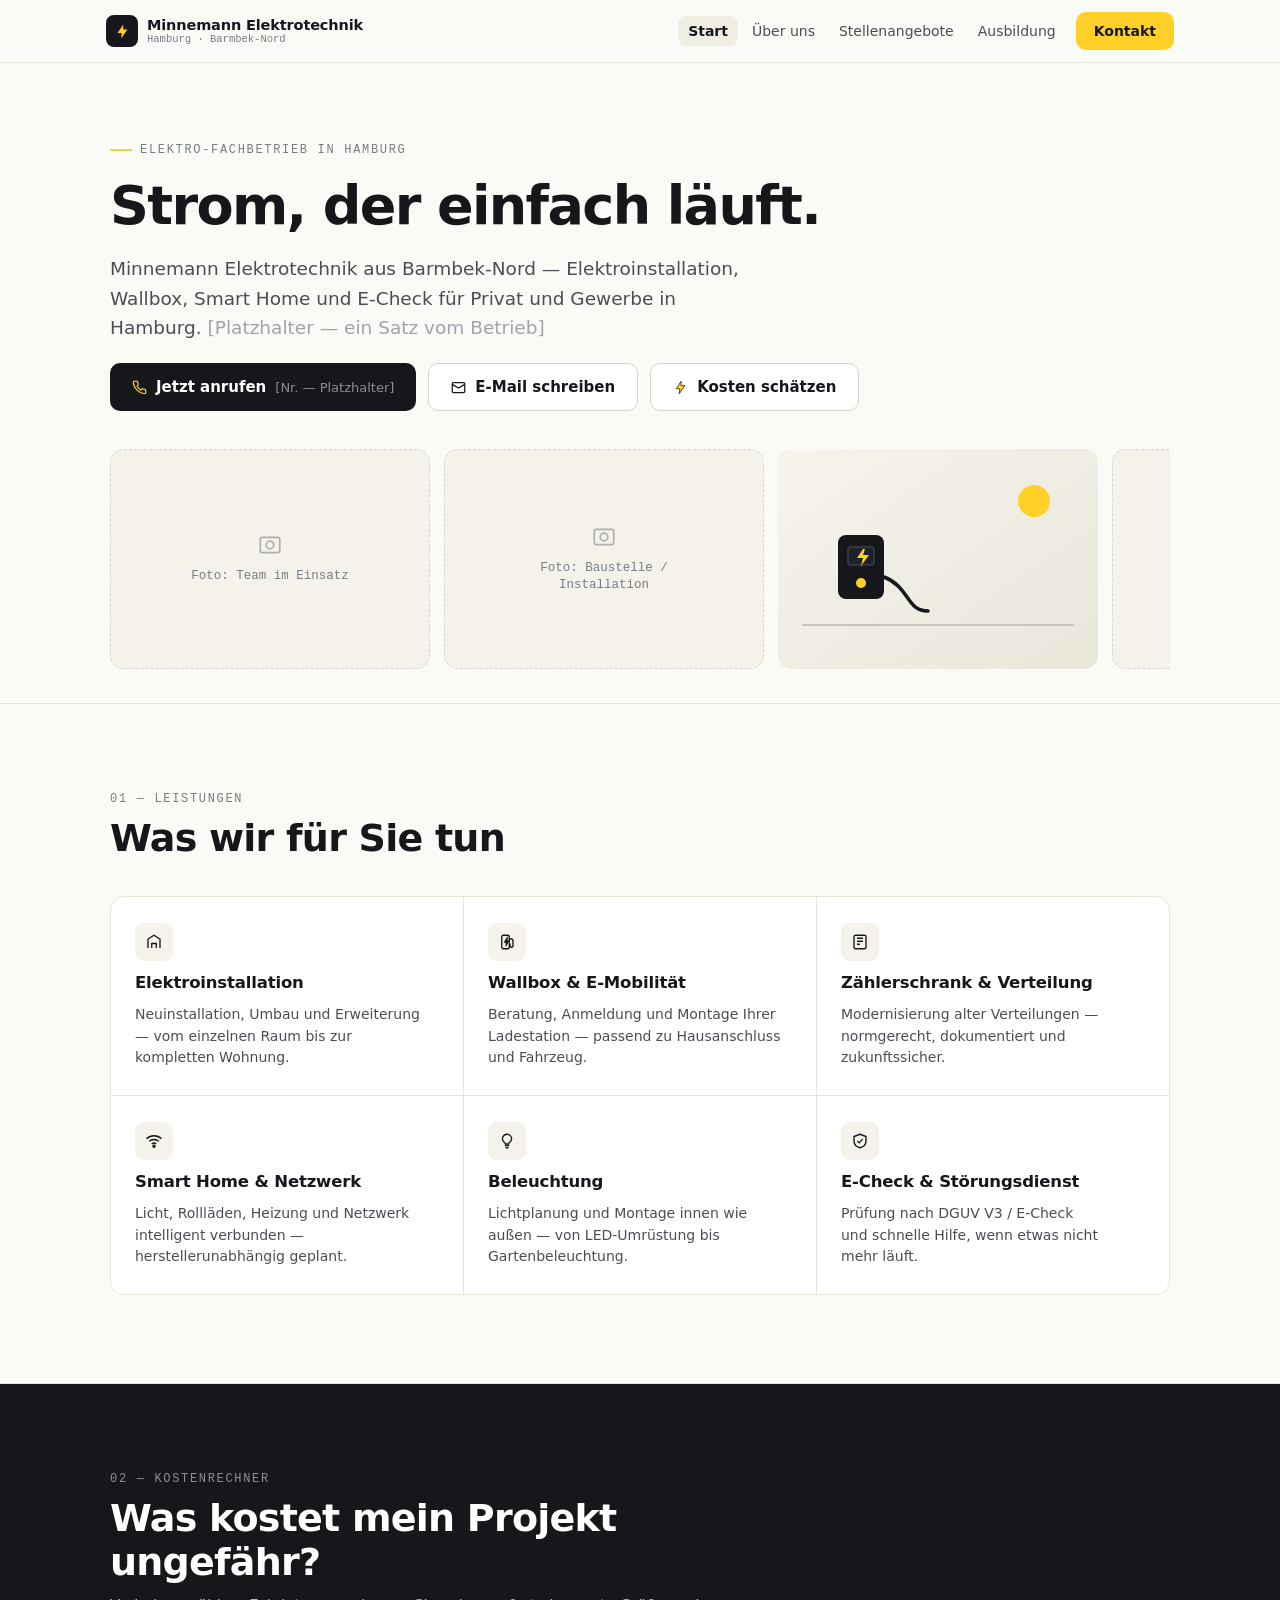
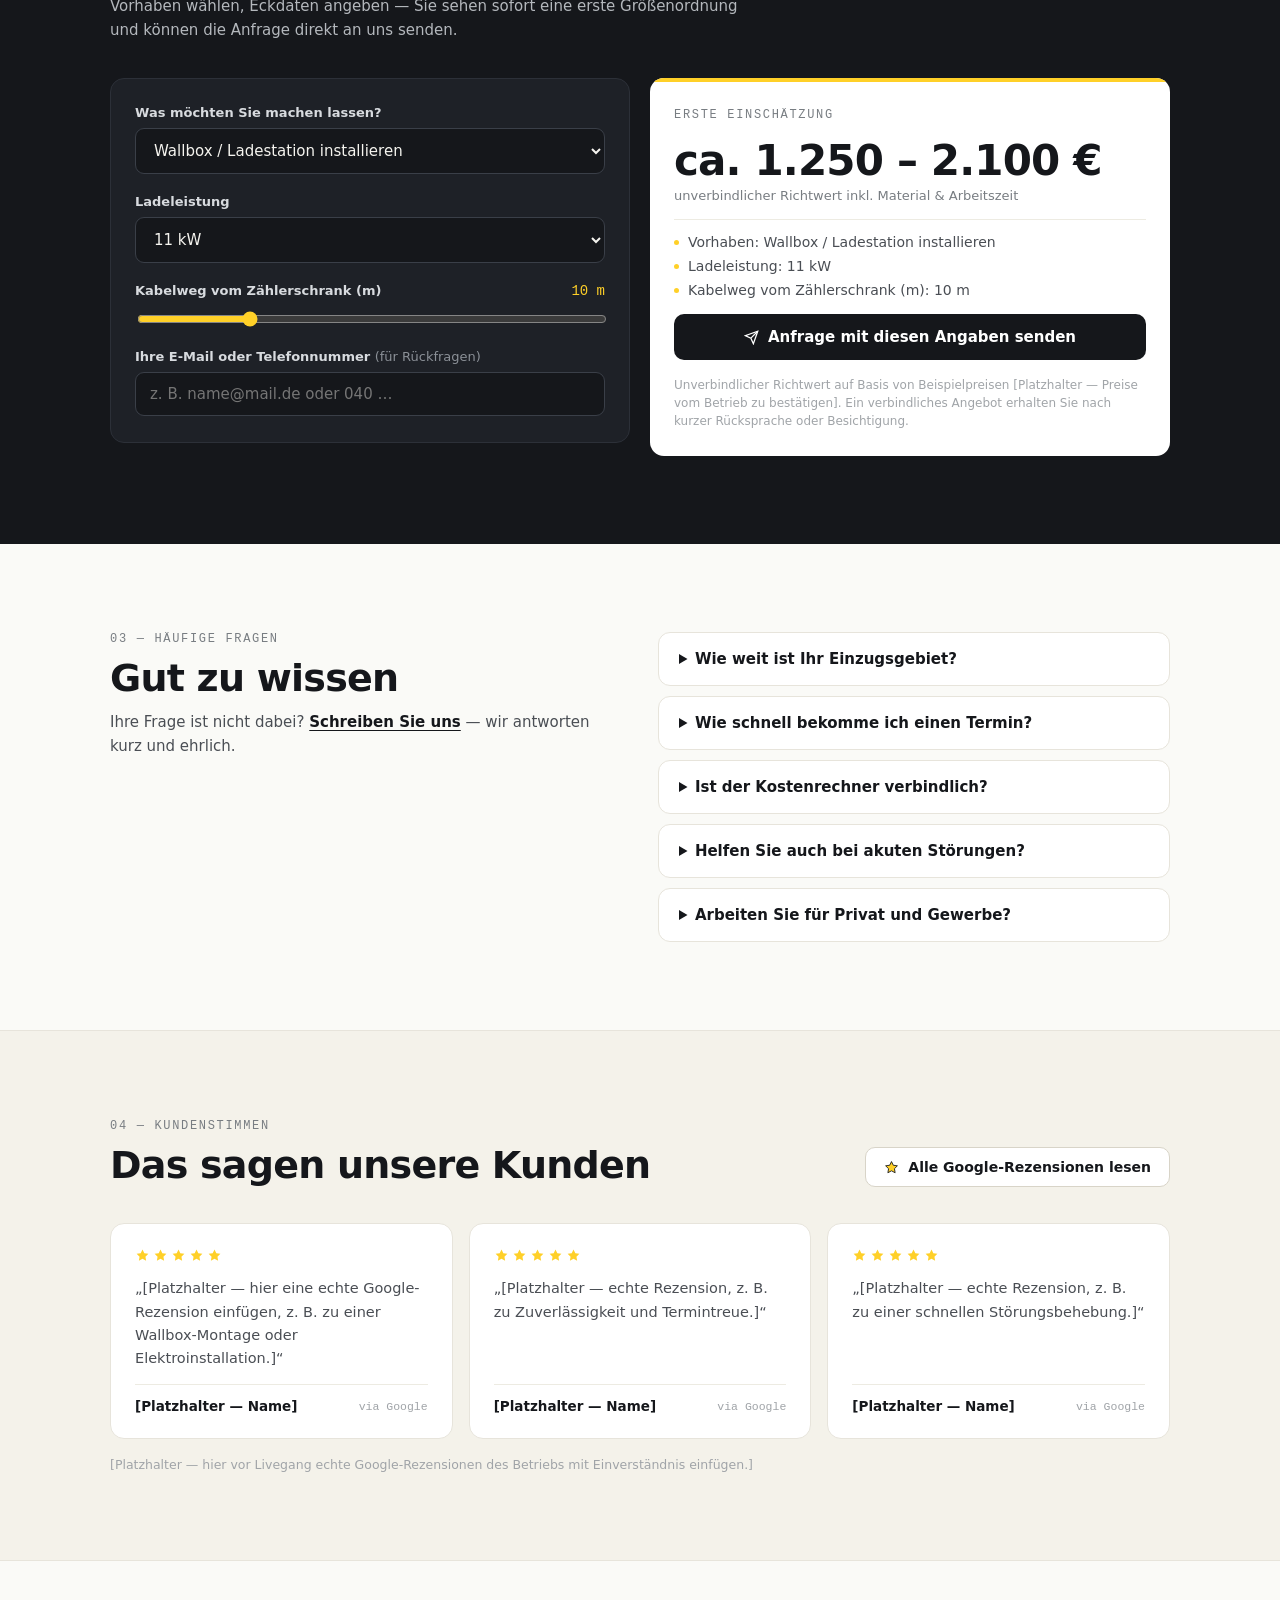
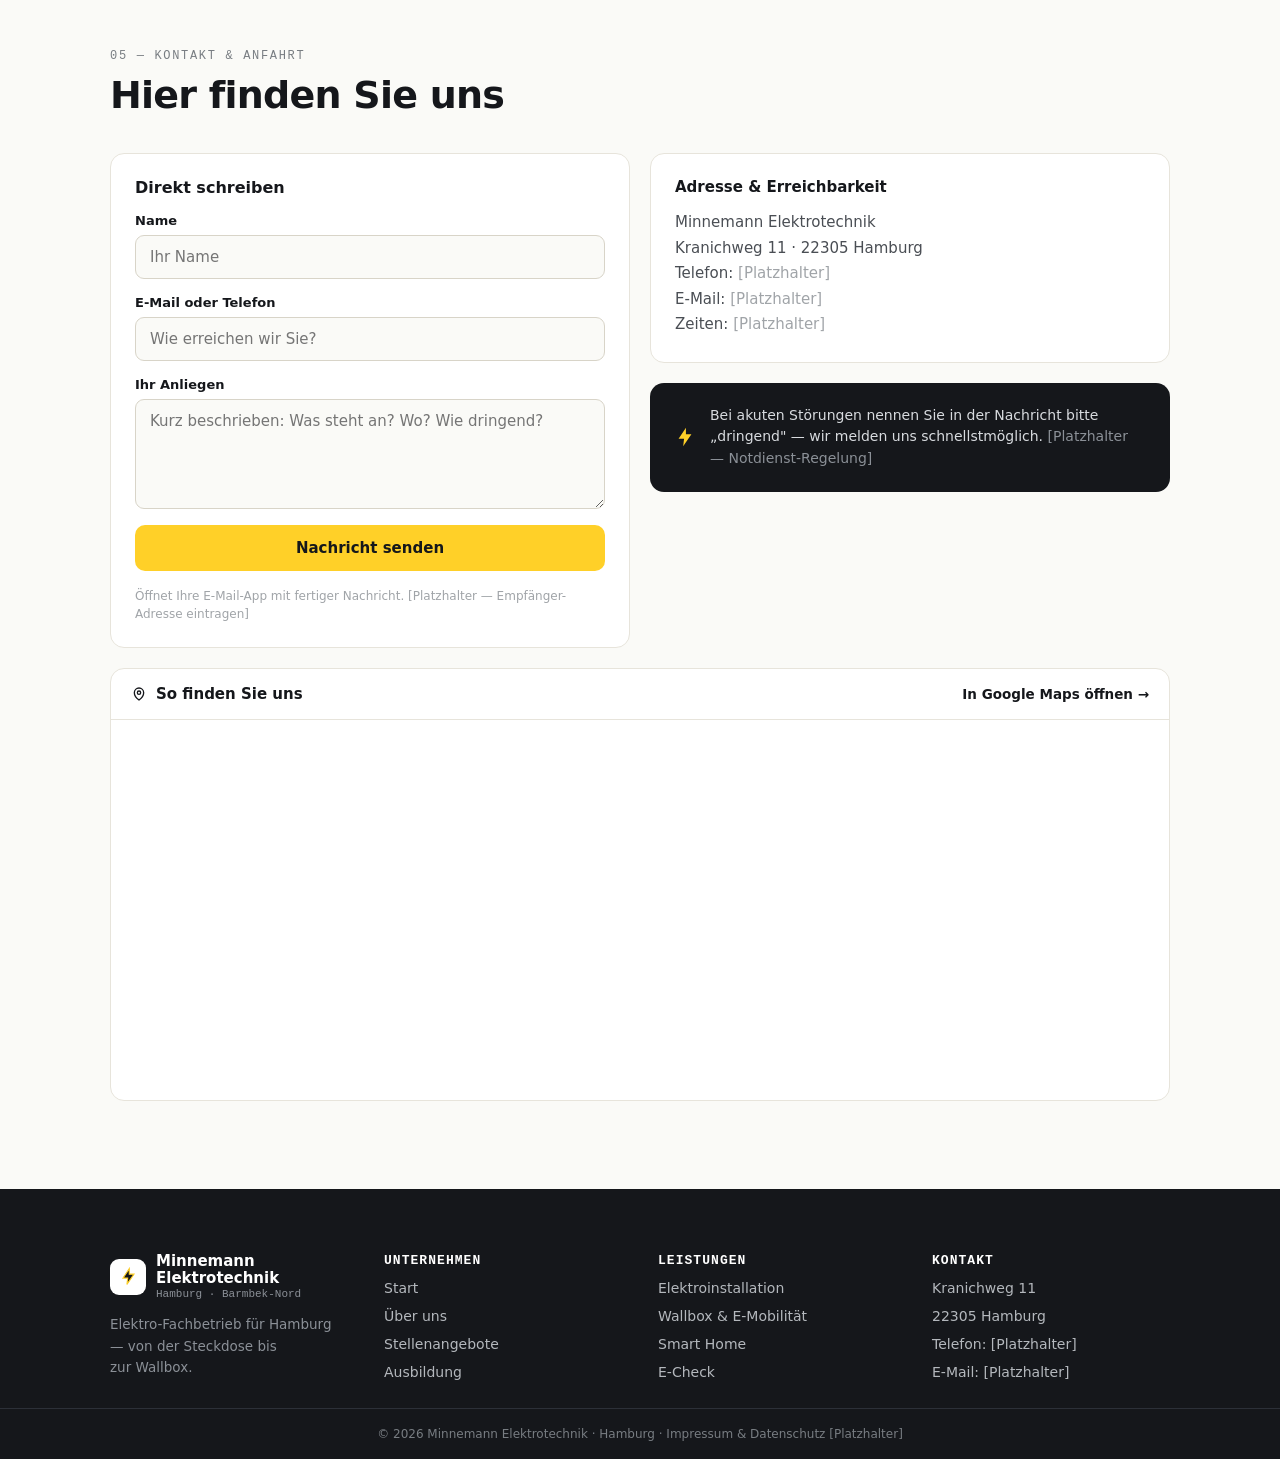
==== commit 7eadae13: "fix(prototyp): skizziertes Auto aus Minnemann-Reel entfernt Co-Authored-By: Claude Opus 4.8 (1M cont" ====
--- a/prototypes/minnemann-elektrotechnik/index.html
+++ b/prototypes/minnemann-elektrotechnik/index.html
@@ -153,16 +153,6 @@
               <rect width="320" height="220" fill="url(#g1)"/>
               <defs><linearGradient id="g1" x1="0" y1="0" x2="1" y2="1"><stop offset="0" stop-color="#F6F4EC"/><stop offset="1" stop-color="#E9E6DA"/></linearGradient></defs>
               <line x1="24" y1="176" x2="296" y2="176" stroke="#C9C5B8" stroke-width="2"/>
-              <!-- Auto -->
-              <g stroke="#15171B" stroke-width="3" stroke-linejoin="round" stroke-linecap="round" fill="#FFFFFF">
-                <path d="M150 172v-18c0-6 4-10 10-10h60l24 22 18 4c5 1 8 5 8 10v10c0 3-2 5-5 5h-6"/>
-                <path d="M150 172h60"/>
-                <path d="M186 144l-8 20h34"/>
-              </g>
-              <circle cx="176" cy="176" r="14" fill="#FFFFFF" stroke="#15171B" stroke-width="3"/>
-              <circle cx="176" cy="176" r="4" fill="#15171B"/>
-              <circle cx="248" cy="176" r="14" fill="#FFFFFF" stroke="#15171B" stroke-width="3"/>
-              <circle cx="248" cy="176" r="4" fill="#15171B"/>
               <!-- Wallbox -->
               <rect x="60" y="86" width="46" height="64" rx="8" fill="#15171B"/>
               <rect x="70" y="98" width="26" height="18" rx="3" fill="#1E2127" stroke="#3A3F48" stroke-width="1.5"/>
